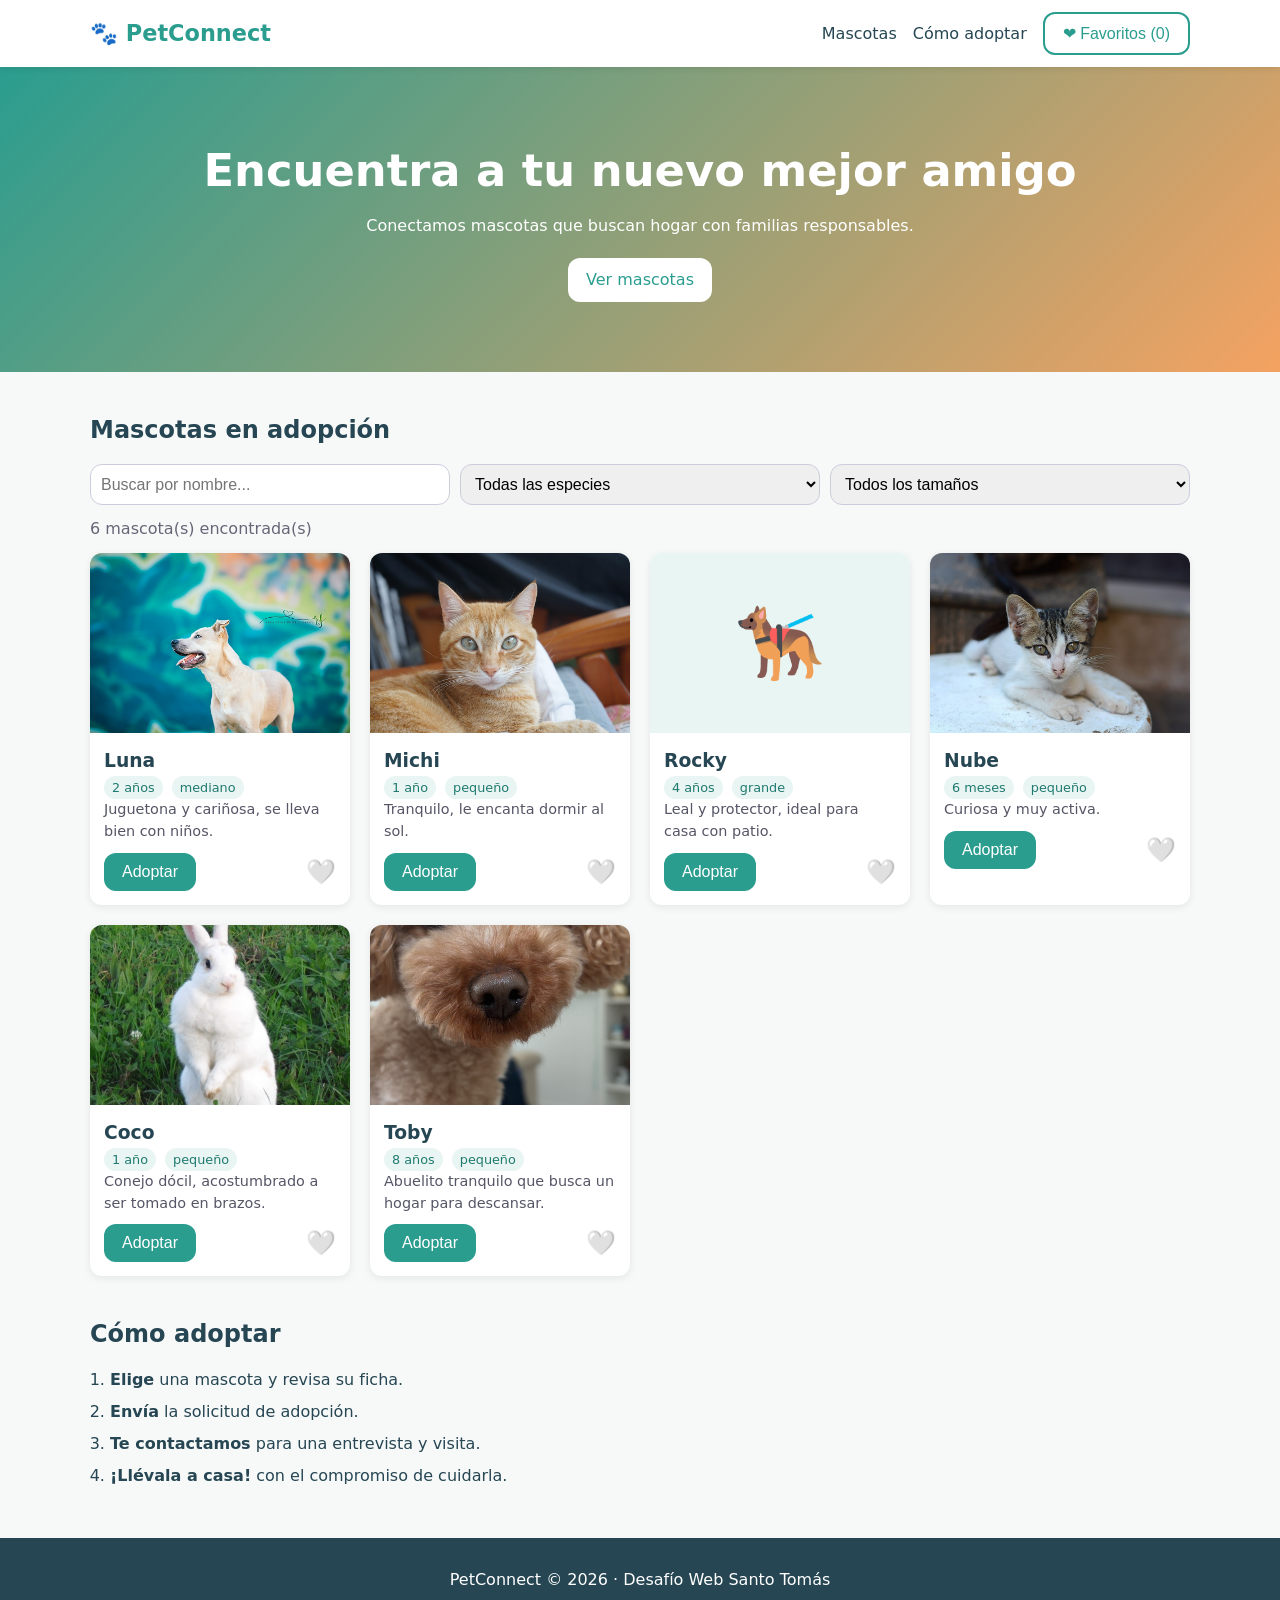
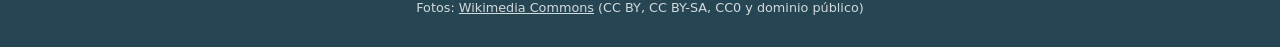
==== index.html @ ed62664c "Add files via upload" ====
<!DOCTYPE html>
<html lang="es">
<head>
  <meta charset="UTF-8">
  <meta name="viewport" content="width=device-width, initial-scale=1.0">
  <title>PetConnect | Adopción responsable</title>
  <link rel="stylesheet" href="styles.css">
</head>
<body>
  <header class="header">
    <div class="contenedor header__fila">
      <a href="#" class="logo">🐾 PetConnect</a>
      <nav class="nav">
        <a href="#mascotas">Mascotas</a>
        <a href="#como-adoptar">Cómo adoptar</a>
        <button id="btnFavoritos" class="btn btn--borde">❤ Favoritos (<span id="contadorFav">0</span>)</button>
      </nav>
    </div>
  </header>

  <section class="hero">
    <div class="contenedor">
      <h1>Encuentra a tu nuevo mejor amigo</h1>
      <p>Conectamos mascotas que buscan hogar con familias responsables.</p>
      <a href="#mascotas" class="btn">Ver mascotas</a>
    </div>
  </section>

  <main class="contenedor">
    <section id="mascotas">
      <h2>Mascotas en adopción</h2>

      <div class="filtros">
        <input type="search" id="buscar" placeholder="Buscar por nombre...">
        <select id="filtroEspecie">
          <option value="">Todas las especies</option>
          <option value="perro">Perros</option>
          <option value="gato">Gatos</option>
          <option value="otro">Otros</option>
        </select>
        <select id="filtroTamano">
          <option value="">Todos los tamaños</option>
          <option value="pequeño">Pequeño</option>
          <option value="mediano">Mediano</option>
          <option value="grande">Grande</option>
        </select>
      </div>

      <p id="resultado" class="resultado"></p>
      <div id="listado" class="grilla"></div>
    </section>

    <section id="como-adoptar" class="pasos">
      <h2>Cómo adoptar</h2>
      <ol>
        <li><strong>Elige</strong> una mascota y revisa su ficha.</li>
        <li><strong>Envía</strong> la solicitud de adopción.</li>
        <li><strong>Te contactamos</strong> para una entrevista y visita.</li>
        <li><strong>¡Llévala a casa!</strong> con el compromiso de cuidarla.</li>
      </ol>
    </section>
  </main>

  <dialog id="modal" class="modal">
    <button class="modal__cerrar" id="cerrarModal" aria-label="Cerrar">✕</button>
    <div id="modalContenido"></div>

    <form id="formAdopcion" class="form" novalidate>
      <h3>Solicitud de adopción</h3>
      <label>Nombre completo
        <input type="text" name="nombre" required>
      </label>
      <label>Correo
        <input type="email" name="correo" required>
      </label>
      <label>Teléfono
        <input type="tel" name="telefono" placeholder="+56 9 1234 5678" required>
      </label>
      <label>Tipo de vivienda
        <select name="vivienda" required>
          <option value="">Selecciona...</option>
          <option>Casa con patio</option>
          <option>Casa sin patio</option>
          <option>Departamento</option>
        </select>
      </label>
      <label class="check">
        <input type="checkbox" name="compromiso" required>
        Me comprometo a cuidarla, vacunarla y esterilizarla.
      </label>
      <p id="errores" class="errores"></p>
      <button type="submit" class="btn">Enviar solicitud</button>
    </form>
  </dialog>

  <footer class="footer">
    <p>PetConnect © 2026 · Desafío Web Santo Tomás</p>
    <p class="creditos">Fotos: <a href="https://commons.wikimedia.org" target="_blank" rel="noopener">Wikimedia Commons</a> (CC BY, CC BY-SA, CC0 y dominio público)</p>
  </footer>

  <script src="app.js"></script>
</body>
</html>
---- styles.css ----
:root {
  --primario: #2a9d8f;
  --primario-oscuro: #1f7a6f;
  --acento: #f4a261;
  --texto: #264653;
  --fondo: #f7f9f9;
  --blanco: #fff;
  --radio: 12px;
}

* { box-sizing: border-box; margin: 0; padding: 0; }

body {
  font-family: system-ui, Arial, sans-serif;
  color: var(--texto);
  background: var(--fondo);
  line-height: 1.5;
}

.contenedor { width: min(1100px, 100% - 32px); margin: 0 auto; }

h2 { margin: 40px 0 16px; }

.btn {
  display: inline-block;
  background: var(--primario);
  color: var(--blanco);
  border: none;
  padding: 10px 18px;
  border-radius: var(--radio);
  cursor: pointer;
  text-decoration: none;
  font-size: 1rem;
}
.btn:hover { background: var(--primario-oscuro); }
.btn--borde { background: transparent; color: var(--primario); border: 2px solid var(--primario); }
.btn--borde:hover { color: var(--blanco); }

/* Header */
.header { background: var(--blanco); box-shadow: 0 2px 6px rgba(0,0,0,.08); position: sticky; top: 0; z-index: 10; }
.header__fila { display: flex; justify-content: space-between; align-items: center; padding: 12px 0; flex-wrap: wrap; gap: 8px; }
.logo { font-size: 1.4rem; font-weight: bold; color: var(--primario); text-decoration: none; }
.nav { display: flex; align-items: center; gap: 16px; }
.nav a { color: var(--texto); text-decoration: none; }

/* Hero */
.hero {
  background: linear-gradient(135deg, var(--primario), var(--acento));
  color: var(--blanco);
  text-align: center;
  padding: 70px 0;
}
.hero h1 { font-size: clamp(1.8rem, 5vw, 2.8rem); }
.hero p { margin: 10px 0 20px; }
.hero .btn { background: var(--blanco); color: var(--primario); }

/* Filtros */
.filtros { display: flex; gap: 10px; flex-wrap: wrap; }
.filtros input, .filtros select {
  padding: 10px;
  border: 1px solid #ccd;
  border-radius: var(--radio);
  font-size: 1rem;
  flex: 1 1 180px;
}
.resultado { margin: 12px 0; color: #667; }

/* Tarjetas */
.grilla { display: grid; grid-template-columns: repeat(auto-fill, minmax(230px, 1fr)); gap: 20px; }
.tarjeta {
  background: var(--blanco);
  border-radius: var(--radio);
  overflow: hidden;
  box-shadow: 0 2px 8px rgba(0,0,0,.08);
  transition: transform .2s;
  position: relative;
}
.tarjeta:hover { transform: translateY(-4px); }
.tarjeta__foto { font-size: 4.5rem; text-align: center; padding: 20px 0; }
.tarjeta__info { padding: 14px; }
.tarjeta__info p { font-size: .9rem; color: #556; }
.tarjeta__acciones { display: flex; justify-content: space-between; align-items: center; margin-top: 10px; }
.fav { background: none; border: none; font-size: 1.5rem; cursor: pointer; }
.etiqueta { display: inline-block; background: #e9f5f3; color: var(--primario-oscuro); padding: 2px 8px; border-radius: 20px; font-size: .8rem; margin-right: 4px; }

/* Pasos */
.pasos ol { padding-left: 20px; display: grid; gap: 8px; }

/* Modal */
.modal {
  border: none;
  border-radius: var(--radio);
  padding: 24px;
  width: min(480px, 100% - 32px);
  margin: auto;
}
.modal::backdrop { background: rgba(0,0,0,.5); }
.modal__cerrar { position: absolute; top: 10px; right: 12px; background: none; border: none; font-size: 1.2rem; cursor: pointer; }
.modal__foto { font-size: 4rem; text-align: center; }

.form { display: grid; gap: 10px; margin-top: 16px; border-top: 1px solid #eee; padding-top: 16px; }
.form label { display: grid; gap: 4px; font-size: .9rem; }
.form input, .form select { padding: 8px; border: 1px solid #ccd; border-radius: 8px; font-size: 1rem; }
.form .check { display: flex; gap: 8px; align-items: flex-start; }
.form .invalido { border-color: #e63946; }
.errores { color: #e63946; font-size: .9rem; }
.exito { color: var(--primario-oscuro); font-weight: bold; text-align: center; }

.footer { text-align: center; padding: 30px 0; margin-top: 50px; background: var(--texto); color: var(--blanco); }

.tarjeta__foto, .modal__foto { position: relative; height: 180px; display: grid; place-items: center; padding: 0; background: #e9f5f3; overflow: hidden; }
.modal__foto { border-radius: var(--radio); margin-bottom: 12px; }
.tarjeta__foto img, .modal__foto img { position: absolute; inset: 0; width: 100%; height: 100%; object-fit: cover; }
.creditos { font-size: .8rem; opacity: .8; margin-top: 6px; }
.creditos a { color: inherit; }
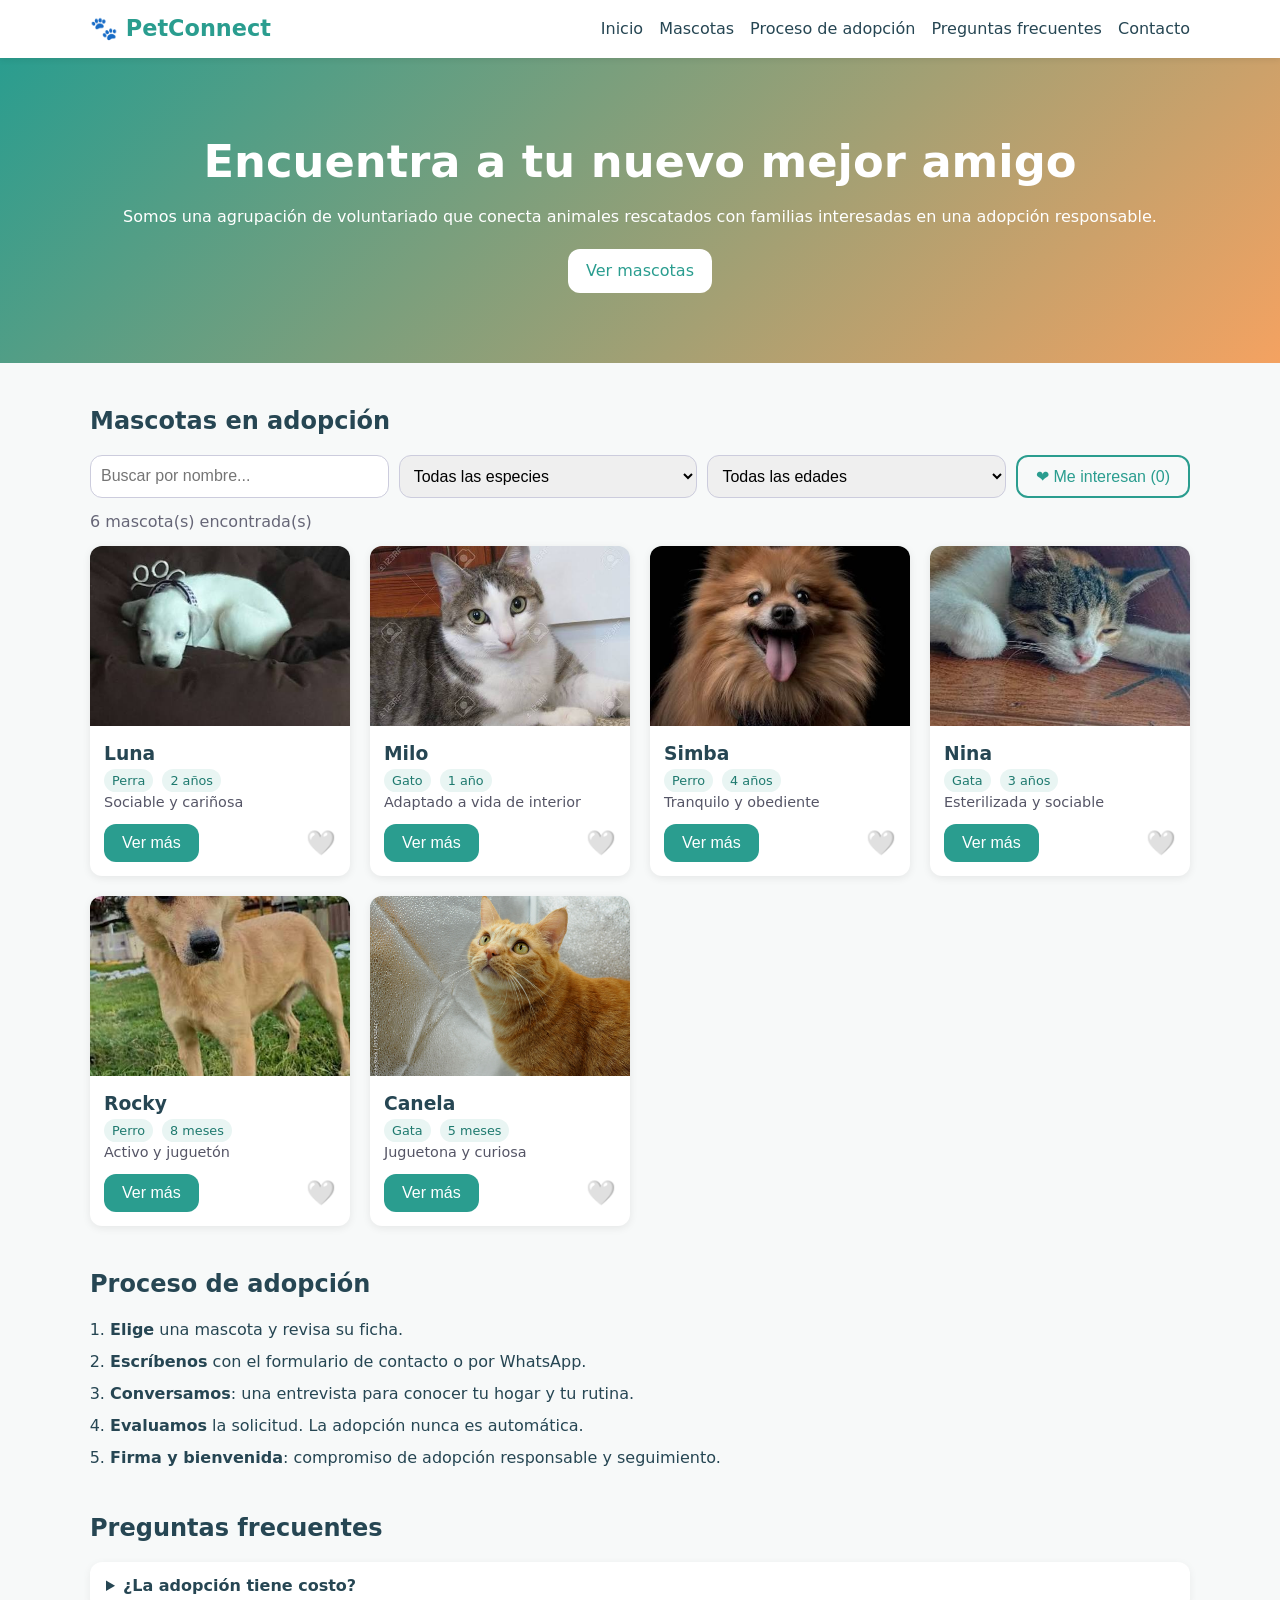
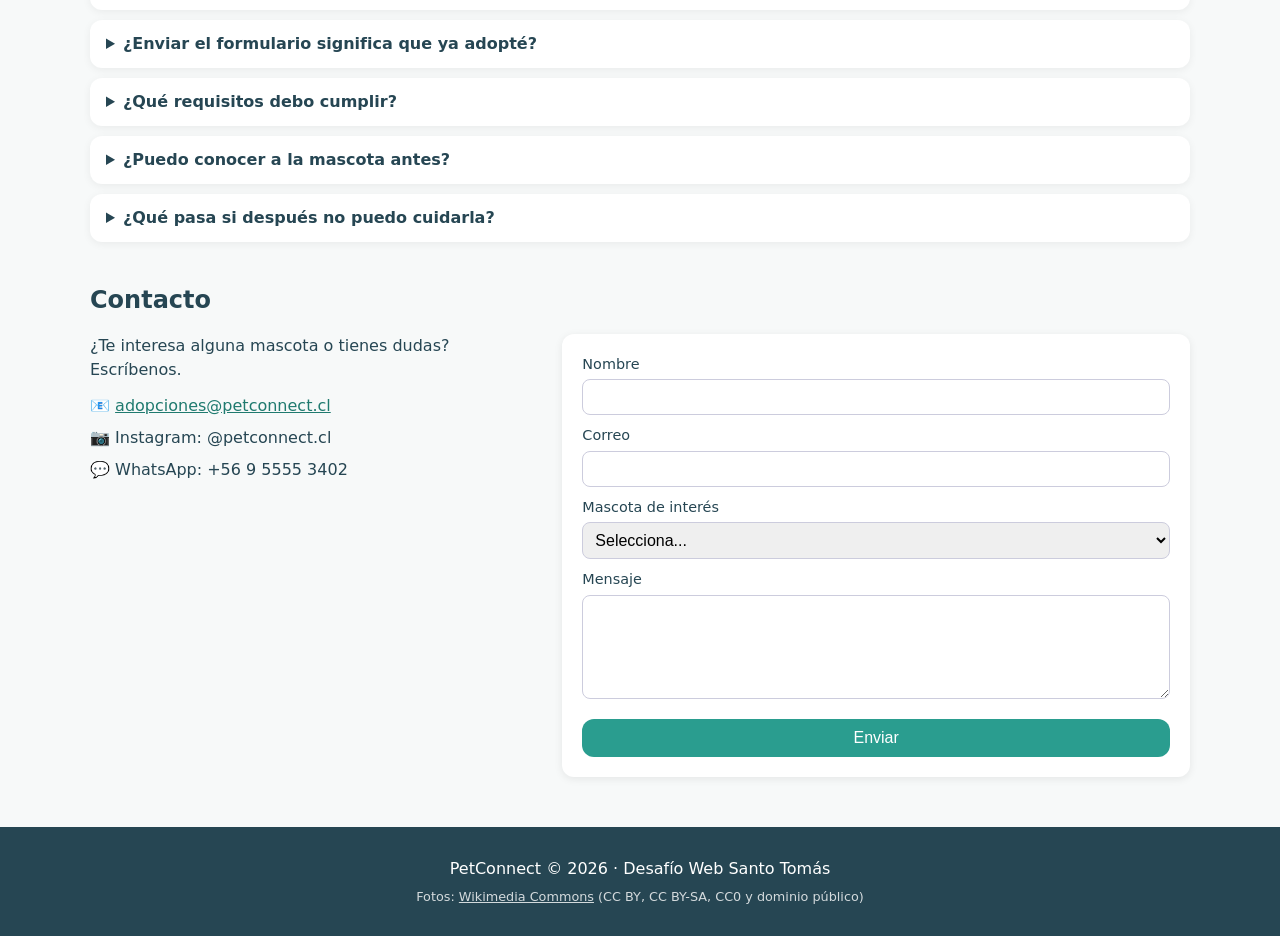
==== commit 09c9ed04: "27/10/2026 - 11:56" ====
--- a/index.html
+++ b/index.html
@@ -9,19 +9,22 @@
 <body>
   <header class="header">
     <div class="contenedor header__fila">
-      <a href="#" class="logo">🐾 PetConnect</a>
-      <nav class="nav">
+      <a href="#inicio" class="logo">🐾 PetConnect</a>
+      <button id="btnMenu" class="menu" aria-label="Abrir menú" aria-expanded="false">☰</button>
+      <nav class="nav" id="nav">
+        <a href="#inicio">Inicio</a>
         <a href="#mascotas">Mascotas</a>
-        <a href="#como-adoptar">Cómo adoptar</a>
-        <button id="btnFavoritos" class="btn btn--borde">❤ Favoritos (<span id="contadorFav">0</span>)</button>
+        <a href="#como-adoptar">Proceso de adopción</a>
+        <a href="#preguntas">Preguntas frecuentes</a>
+        <a href="#contacto">Contacto</a>
       </nav>
     </div>
   </header>
 
-  <section class="hero">
+  <section id="inicio" class="hero">
     <div class="contenedor">
       <h1>Encuentra a tu nuevo mejor amigo</h1>
-      <p>Conectamos mascotas que buscan hogar con familias responsables.</p>
+      <p>Somos una agrupación de voluntariado que conecta animales rescatados con familias interesadas en una adopción responsable.</p>
       <a href="#mascotas" class="btn">Ver mascotas</a>
     </div>
   </section>
@@ -31,19 +34,19 @@
       <h2>Mascotas en adopción</h2>
 
       <div class="filtros">
-        <input type="search" id="buscar" placeholder="Buscar por nombre...">
-        <select id="filtroEspecie">
+        <input type="search" id="buscar" placeholder="Buscar por nombre..." aria-label="Buscar por nombre">
+        <select id="filtroEspecie" aria-label="Filtrar por especie">
           <option value="">Todas las especies</option>
           <option value="perro">Perros</option>
           <option value="gato">Gatos</option>
-          <option value="otro">Otros</option>
         </select>
-        <select id="filtroTamano">
-          <option value="">Todos los tamaños</option>
-          <option value="pequeño">Pequeño</option>
-          <option value="mediano">Mediano</option>
-          <option value="grande">Grande</option>
+        <select id="filtroEdad" aria-label="Filtrar por edad">
+          <option value="">Todas las edades</option>
+          <option value="cachorro">Cachorros (menos de 1 año)</option>
+          <option value="joven">Jóvenes (1 a 3 años)</option>
+          <option value="adulto">Adultos (4 años o más)</option>
         </select>
+        <button id="btnFavoritos" class="btn btn--borde">❤ Me interesan (<span id="contadorFav">0</span>)</button>
       </div>
 
       <p id="resultado" class="resultado"></p>
@@ -51,46 +54,78 @@
     </section>
 
     <section id="como-adoptar" class="pasos">
-      <h2>Cómo adoptar</h2>
+      <h2>Proceso de adopción</h2>
       <ol>
         <li><strong>Elige</strong> una mascota y revisa su ficha.</li>
-        <li><strong>Envía</strong> la solicitud de adopción.</li>
-        <li><strong>Te contactamos</strong> para una entrevista y visita.</li>
-        <li><strong>¡Llévala a casa!</strong> con el compromiso de cuidarla.</li>
+        <li><strong>Escríbenos</strong> con el formulario de contacto o por WhatsApp.</li>
+        <li><strong>Conversamos</strong>: una entrevista para conocer tu hogar y tu rutina.</li>
+        <li><strong>Evaluamos</strong> la solicitud. La adopción nunca es automática.</li>
+        <li><strong>Firma y bienvenida</strong>: compromiso de adopción responsable y seguimiento.</li>
       </ol>
+    </section>
+
+    <section id="preguntas" class="faq">
+      <h2>Preguntas frecuentes</h2>
+      <details>
+        <summary>¿La adopción tiene costo?</summary>
+        <p>No. Solo pedimos el compromiso de cuidar a la mascota, mantener sus vacunas al día y esterilizarla cuando corresponda.</p>
+      </details>
+      <details>
+        <summary>¿Enviar el formulario significa que ya adopté?</summary>
+        <p>No. El formulario solo nos avisa de tu interés. Después te contactamos para una entrevista y evaluar la adopción.</p>
+      </details>
+      <details>
+        <summary>¿Qué requisitos debo cumplir?</summary>
+        <p>Ser mayor de edad, contar con un espacio adecuado para la mascota y tener el acuerdo de todas las personas del hogar.</p>
+      </details>
+      <details>
+        <summary>¿Puedo conocer a la mascota antes?</summary>
+        <p>Sí. Coordinamos una visita con el voluntario que la tiene a su cuidado.</p>
+      </details>
+      <details>
+        <summary>¿Qué pasa si después no puedo cuidarla?</summary>
+        <p>Debes avisarnos. Nunca la abandones: te ayudamos a buscarle un nuevo hogar.</p>
+      </details>
+    </section>
+
+    <section id="contacto" class="contacto">
+      <h2>Contacto</h2>
+      <div class="contacto__grilla">
+        <div>
+          <p>¿Te interesa alguna mascota o tienes dudas? Escríbenos.</p>
+          <ul class="datos">
+            <li>📧 <a href="mailto:adopciones@petconnect.cl">adopciones@petconnect.cl</a></li>
+            <li>📷 Instagram: @petconnect.cl</li>
+            <li>💬 WhatsApp: +56 9 5555 3402</li>
+          </ul>
+        </div>
+
+        <form id="formContacto" class="form" novalidate>
+          <label>Nombre
+            <input type="text" name="nombre">
+          </label>
+          <label>Correo
+            <input type="email" name="correo">
+          </label>
+          <label>Mascota de interés
+            <select name="mascota" id="selectMascota">
+              <option value="">Selecciona...</option>
+            </select>
+          </label>
+          <label>Mensaje
+            <textarea name="mensaje" rows="4"></textarea>
+          </label>
+          <p id="errores" class="errores"></p>
+          <button type="submit" class="btn">Enviar</button>
+          <p id="exito" class="exito" hidden></p>
+        </form>
+      </div>
     </section>
   </main>
 
   <dialog id="modal" class="modal">
     <button class="modal__cerrar" id="cerrarModal" aria-label="Cerrar">✕</button>
     <div id="modalContenido"></div>
-
-    <form id="formAdopcion" class="form" novalidate>
-      <h3>Solicitud de adopción</h3>
-      <label>Nombre completo
-        <input type="text" name="nombre" required>
-      </label>
-      <label>Correo
-        <input type="email" name="correo" required>
-      </label>
-      <label>Teléfono
-        <input type="tel" name="telefono" placeholder="+56 9 1234 5678" required>
-      </label>
-      <label>Tipo de vivienda
-        <select name="vivienda" required>
-          <option value="">Selecciona...</option>
-          <option>Casa con patio</option>
-          <option>Casa sin patio</option>
-          <option>Departamento</option>
-        </select>
-      </label>
-      <label class="check">
-        <input type="checkbox" name="compromiso" required>
-        Me comprometo a cuidarla, vacunarla y esterilizarla.
-      </label>
-      <p id="errores" class="errores"></p>
-      <button type="submit" class="btn">Enviar solicitud</button>
-    </form>
   </dialog>
 
   <footer class="footer">
@@ -98,6 +133,7 @@
     <p class="creditos">Fotos: <a href="https://commons.wikimedia.org" target="_blank" rel="noopener">Wikimedia Commons</a> (CC BY, CC BY-SA, CC0 y dominio público)</p>
   </footer>
 
+  <script src="mascotas.js"></script>
   <script src="app.js"></script>
 </body>
 </html>
--- a/styles.css
+++ b/styles.css
@@ -113,3 +113,29 @@
 .tarjeta__foto img, .modal__foto img { position: absolute; inset: 0; width: 100%; height: 100%; object-fit: cover; }
 .creditos { font-size: .8rem; opacity: .8; margin-top: 6px; }
 .creditos a { color: inherit; }
+
+html { scroll-behavior: smooth; scroll-padding-top: 70px; }
+.filtros .btn { flex: 0 0 auto; }
+
+/* Menú móvil */
+.menu { display: none; background: none; border: none; font-size: 1.6rem; cursor: pointer; color: var(--texto); }
+@media (max-width: 760px) {
+  .menu { display: block; }
+  .nav { display: none; width: 100%; flex-direction: column; align-items: flex-start; gap: 10px; padding-bottom: 8px; }
+  .nav--abierto { display: flex; }
+}
+
+/* Preguntas frecuentes */
+.faq details { background: var(--blanco); border-radius: var(--radio); padding: 12px 16px; margin-bottom: 10px; box-shadow: 0 2px 8px rgba(0,0,0,.06); }
+.faq summary { cursor: pointer; font-weight: bold; }
+.faq details p { margin-top: 8px; }
+
+/* Contacto */
+.contacto__grilla { display: grid; grid-template-columns: 1fr 1.4fr; gap: 24px; }
+.contacto__grilla .form { margin: 0; border: none; padding: 20px; background: var(--blanco); border-radius: var(--radio); box-shadow: 0 2px 8px rgba(0,0,0,.08); }
+.datos { list-style: none; display: grid; gap: 8px; margin-top: 12px; }
+.datos a { color: var(--primario-oscuro); }
+.form textarea { padding: 8px; border: 1px solid #ccd; border-radius: 8px; font: inherit; resize: vertical; }
+@media (max-width: 760px) {
+  .contacto__grilla { grid-template-columns: 1fr; }
+}
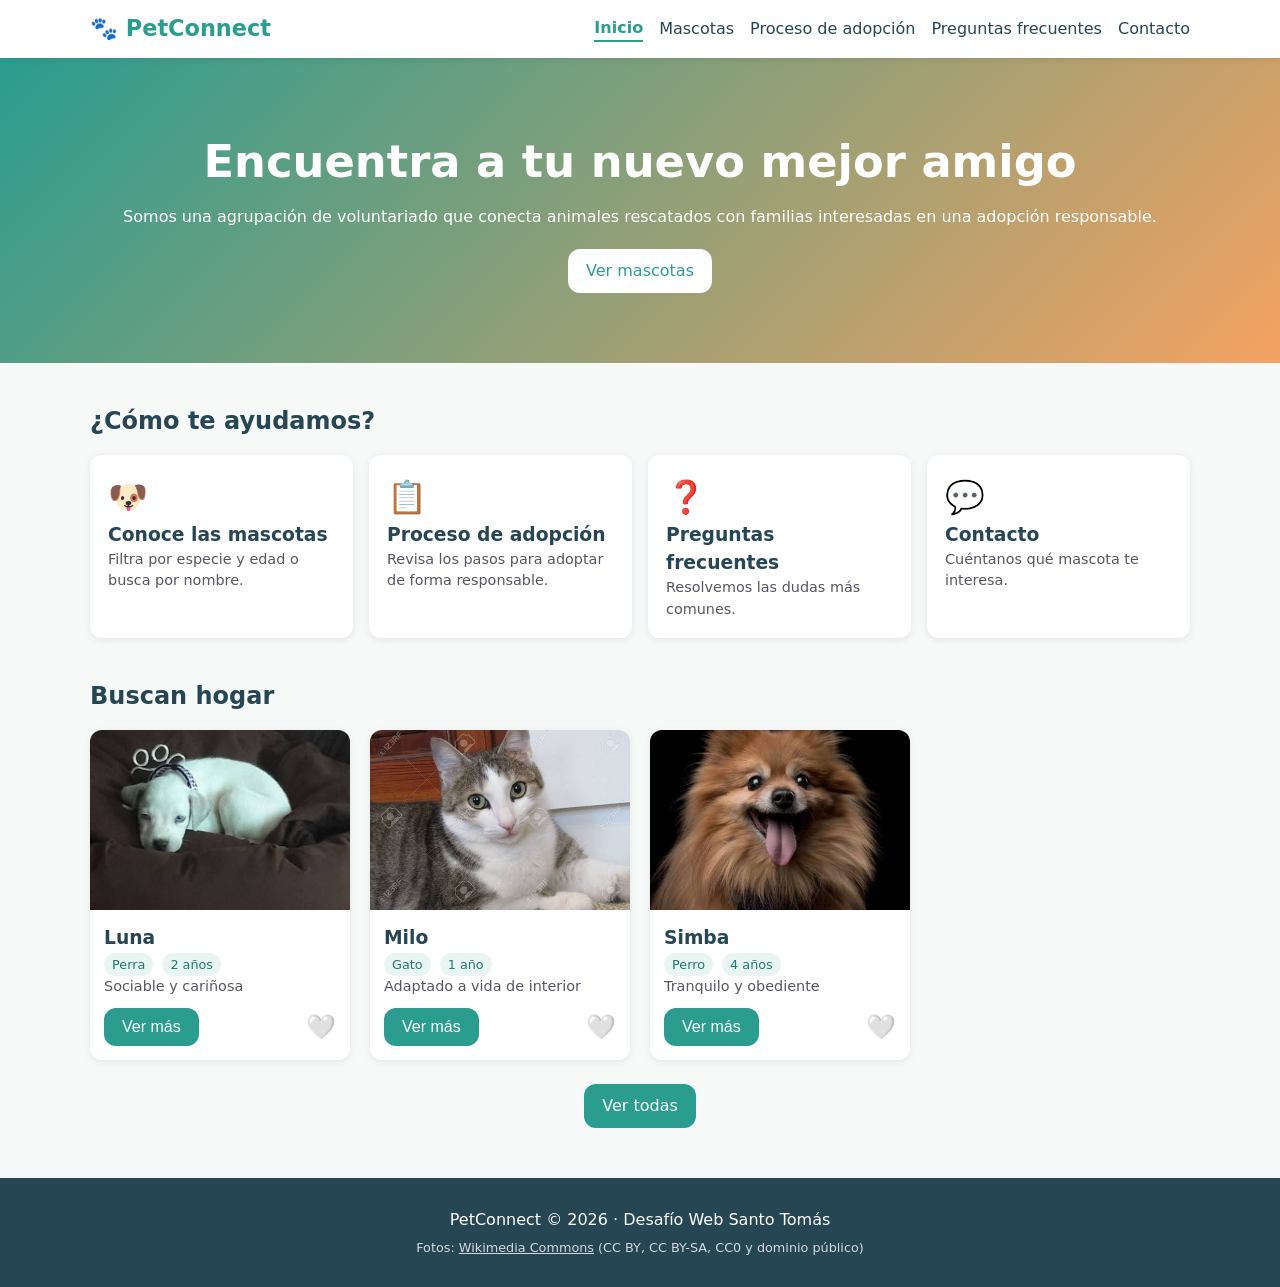
==== commit 7ba0d7ee: "27/10/2026 -12:01" ====
--- a/index.html
+++ b/index.html
@@ -3,130 +3,65 @@
 <head>
   <meta charset="UTF-8">
   <meta name="viewport" content="width=device-width, initial-scale=1.0">
-  <title>PetConnect | Adopción responsable</title>
+  <title>Inicio | PetConnect</title>
   <link rel="stylesheet" href="styles.css">
 </head>
 <body>
   <header class="header">
     <div class="contenedor header__fila">
-      <a href="#inicio" class="logo">🐾 PetConnect</a>
+      <a href="index.html" class="logo">🐾 PetConnect</a>
       <button id="btnMenu" class="menu" aria-label="Abrir menú" aria-expanded="false">☰</button>
       <nav class="nav" id="nav">
-        <a href="#inicio">Inicio</a>
-        <a href="#mascotas">Mascotas</a>
-        <a href="#como-adoptar">Proceso de adopción</a>
-        <a href="#preguntas">Preguntas frecuentes</a>
-        <a href="#contacto">Contacto</a>
+        <a href="index.html" class="activo" aria-current="page">Inicio</a>
+        <a href="mascotas.html">Mascotas</a>
+        <a href="proceso.html">Proceso de adopción</a>
+        <a href="preguntas.html">Preguntas frecuentes</a>
+        <a href="contacto.html">Contacto</a>
       </nav>
     </div>
   </header>
 
-  <section id="inicio" class="hero">
+  <section class="hero">
     <div class="contenedor">
       <h1>Encuentra a tu nuevo mejor amigo</h1>
       <p>Somos una agrupación de voluntariado que conecta animales rescatados con familias interesadas en una adopción responsable.</p>
-      <a href="#mascotas" class="btn">Ver mascotas</a>
+      <a href="mascotas.html" class="btn">Ver mascotas</a>
     </div>
   </section>
 
   <main class="contenedor">
-    <section id="mascotas">
-      <h2>Mascotas en adopción</h2>
-
-      <div class="filtros">
-        <input type="search" id="buscar" placeholder="Buscar por nombre..." aria-label="Buscar por nombre">
-        <select id="filtroEspecie" aria-label="Filtrar por especie">
-          <option value="">Todas las especies</option>
-          <option value="perro">Perros</option>
-          <option value="gato">Gatos</option>
-        </select>
-        <select id="filtroEdad" aria-label="Filtrar por edad">
-          <option value="">Todas las edades</option>
-          <option value="cachorro">Cachorros (menos de 1 año)</option>
-          <option value="joven">Jóvenes (1 a 3 años)</option>
-          <option value="adulto">Adultos (4 años o más)</option>
-        </select>
-        <button id="btnFavoritos" class="btn btn--borde">❤ Me interesan (<span id="contadorFav">0</span>)</button>
+    <section>
+      <h2>¿Cómo te ayudamos?</h2>
+      <div class="accesos">
+        <a href="mascotas.html" class="acceso">
+          <span class="acceso__icono">🐶</span>
+          <h3>Conoce las mascotas</h3>
+          <p>Filtra por especie y edad o busca por nombre.</p>
+        </a>
+        <a href="proceso.html" class="acceso">
+          <span class="acceso__icono">📋</span>
+          <h3>Proceso de adopción</h3>
+          <p>Revisa los pasos para adoptar de forma responsable.</p>
+        </a>
+        <a href="preguntas.html" class="acceso">
+          <span class="acceso__icono">❓</span>
+          <h3>Preguntas frecuentes</h3>
+          <p>Resolvemos las dudas más comunes.</p>
+        </a>
+        <a href="contacto.html" class="acceso">
+          <span class="acceso__icono">💬</span>
+          <h3>Contacto</h3>
+          <p>Cuéntanos qué mascota te interesa.</p>
+        </a>
       </div>
-
-      <p id="resultado" class="resultado"></p>
-      <div id="listado" class="grilla"></div>
     </section>
 
-    <section id="como-adoptar" class="pasos">
-      <h2>Proceso de adopción</h2>
-      <ol>
-        <li><strong>Elige</strong> una mascota y revisa su ficha.</li>
-        <li><strong>Escríbenos</strong> con el formulario de contacto o por WhatsApp.</li>
-        <li><strong>Conversamos</strong>: una entrevista para conocer tu hogar y tu rutina.</li>
-        <li><strong>Evaluamos</strong> la solicitud. La adopción nunca es automática.</li>
-        <li><strong>Firma y bienvenida</strong>: compromiso de adopción responsable y seguimiento.</li>
-      </ol>
-    </section>
-
-    <section id="preguntas" class="faq">
-      <h2>Preguntas frecuentes</h2>
-      <details>
-        <summary>¿La adopción tiene costo?</summary>
-        <p>No. Solo pedimos el compromiso de cuidar a la mascota, mantener sus vacunas al día y esterilizarla cuando corresponda.</p>
-      </details>
-      <details>
-        <summary>¿Enviar el formulario significa que ya adopté?</summary>
-        <p>No. El formulario solo nos avisa de tu interés. Después te contactamos para una entrevista y evaluar la adopción.</p>
-      </details>
-      <details>
-        <summary>¿Qué requisitos debo cumplir?</summary>
-        <p>Ser mayor de edad, contar con un espacio adecuado para la mascota y tener el acuerdo de todas las personas del hogar.</p>
-      </details>
-      <details>
-        <summary>¿Puedo conocer a la mascota antes?</summary>
-        <p>Sí. Coordinamos una visita con el voluntario que la tiene a su cuidado.</p>
-      </details>
-      <details>
-        <summary>¿Qué pasa si después no puedo cuidarla?</summary>
-        <p>Debes avisarnos. Nunca la abandones: te ayudamos a buscarle un nuevo hogar.</p>
-      </details>
-    </section>
-
-    <section id="contacto" class="contacto">
-      <h2>Contacto</h2>
-      <div class="contacto__grilla">
-        <div>
-          <p>¿Te interesa alguna mascota o tienes dudas? Escríbenos.</p>
-          <ul class="datos">
-            <li>📧 <a href="mailto:adopciones@petconnect.cl">adopciones@petconnect.cl</a></li>
-            <li>📷 Instagram: @petconnect.cl</li>
-            <li>💬 WhatsApp: +56 9 5555 3402</li>
-          </ul>
-        </div>
-
-        <form id="formContacto" class="form" novalidate>
-          <label>Nombre
-            <input type="text" name="nombre">
-          </label>
-          <label>Correo
-            <input type="email" name="correo">
-          </label>
-          <label>Mascota de interés
-            <select name="mascota" id="selectMascota">
-              <option value="">Selecciona...</option>
-            </select>
-          </label>
-          <label>Mensaje
-            <textarea name="mensaje" rows="4"></textarea>
-          </label>
-          <p id="errores" class="errores"></p>
-          <button type="submit" class="btn">Enviar</button>
-          <p id="exito" class="exito" hidden></p>
-        </form>
-      </div>
+    <section>
+      <h2>Buscan hogar</h2>
+      <div id="destacadas" class="grilla"></div>
+      <p class="centrado"><a href="mascotas.html" class="btn">Ver todas</a></p>
     </section>
   </main>
-
-  <dialog id="modal" class="modal">
-    <button class="modal__cerrar" id="cerrarModal" aria-label="Cerrar">✕</button>
-    <div id="modalContenido"></div>
-  </dialog>
 
   <footer class="footer">
     <p>PetConnect © 2026 · Desafío Web Santo Tomás</p>
--- a/styles.css
+++ b/styles.css
@@ -139,3 +139,33 @@
 @media (max-width: 760px) {
   .contacto__grilla { grid-template-columns: 1fr; }
 }
+
+/* Ficha de la mascota */
+.modal { padding: 0; overflow-y: auto; }
+.modal .modal__foto { height: 260px; border-radius: 0; margin: 0; }
+.modal__cerrar { z-index: 1; width: 36px; height: 36px; border-radius: 50%; background: rgba(255,255,255,.9); box-shadow: 0 2px 6px rgba(0,0,0,.2); }
+.ficha { padding: 20px 24px 24px; display: grid; gap: 14px; }
+.ficha h2 { margin: 0; font-size: 1.8rem; color: var(--primario-oscuro); }
+.ficha__datos { list-style: none; display: grid; grid-template-columns: 1fr 1fr; gap: 10px; }
+.ficha__datos li, .ficha__texto { background: #e9f5f3; border-radius: 10px; padding: 10px 12px; font-weight: bold; }
+.ficha__datos span, .ficha__texto span { display: block; font-size: .75rem; font-weight: normal; color: #667; text-transform: uppercase; letter-spacing: .03em; }
+.ficha__nota { font-size: .85rem; color: #667; border-left: 3px solid var(--acento); padding-left: 10px; }
+.ficha__acciones { display: flex; gap: 10px; flex-wrap: wrap; }
+.ficha__acciones .btn { flex: 1 1 160px; }
+@media (max-width: 480px) {
+  .modal .modal__foto { height: 200px; }
+}
+
+/* Varias páginas */
+.nav a.activo { color: var(--primario); font-weight: bold; border-bottom: 2px solid var(--primario); }
+.titulo { margin: 32px 0 16px; font-size: clamp(1.6rem, 4vw, 2.2rem); }
+main { min-height: 60vh; }
+.centrado { text-align: center; margin-top: 24px; }
+.pasos li { background: var(--blanco); border-radius: var(--radio); padding: 12px 16px; box-shadow: 0 2px 8px rgba(0,0,0,.06); }
+
+/* Accesos del inicio */
+.accesos { display: grid; grid-template-columns: repeat(auto-fit, minmax(200px, 1fr)); gap: 16px; }
+.acceso { background: var(--blanco); border-radius: var(--radio); padding: 18px; box-shadow: 0 2px 8px rgba(0,0,0,.08); color: var(--texto); text-decoration: none; transition: transform .2s; }
+.acceso:hover { transform: translateY(-4px); }
+.acceso__icono { font-size: 2rem; }
+.acceso p { font-size: .9rem; color: #556; }
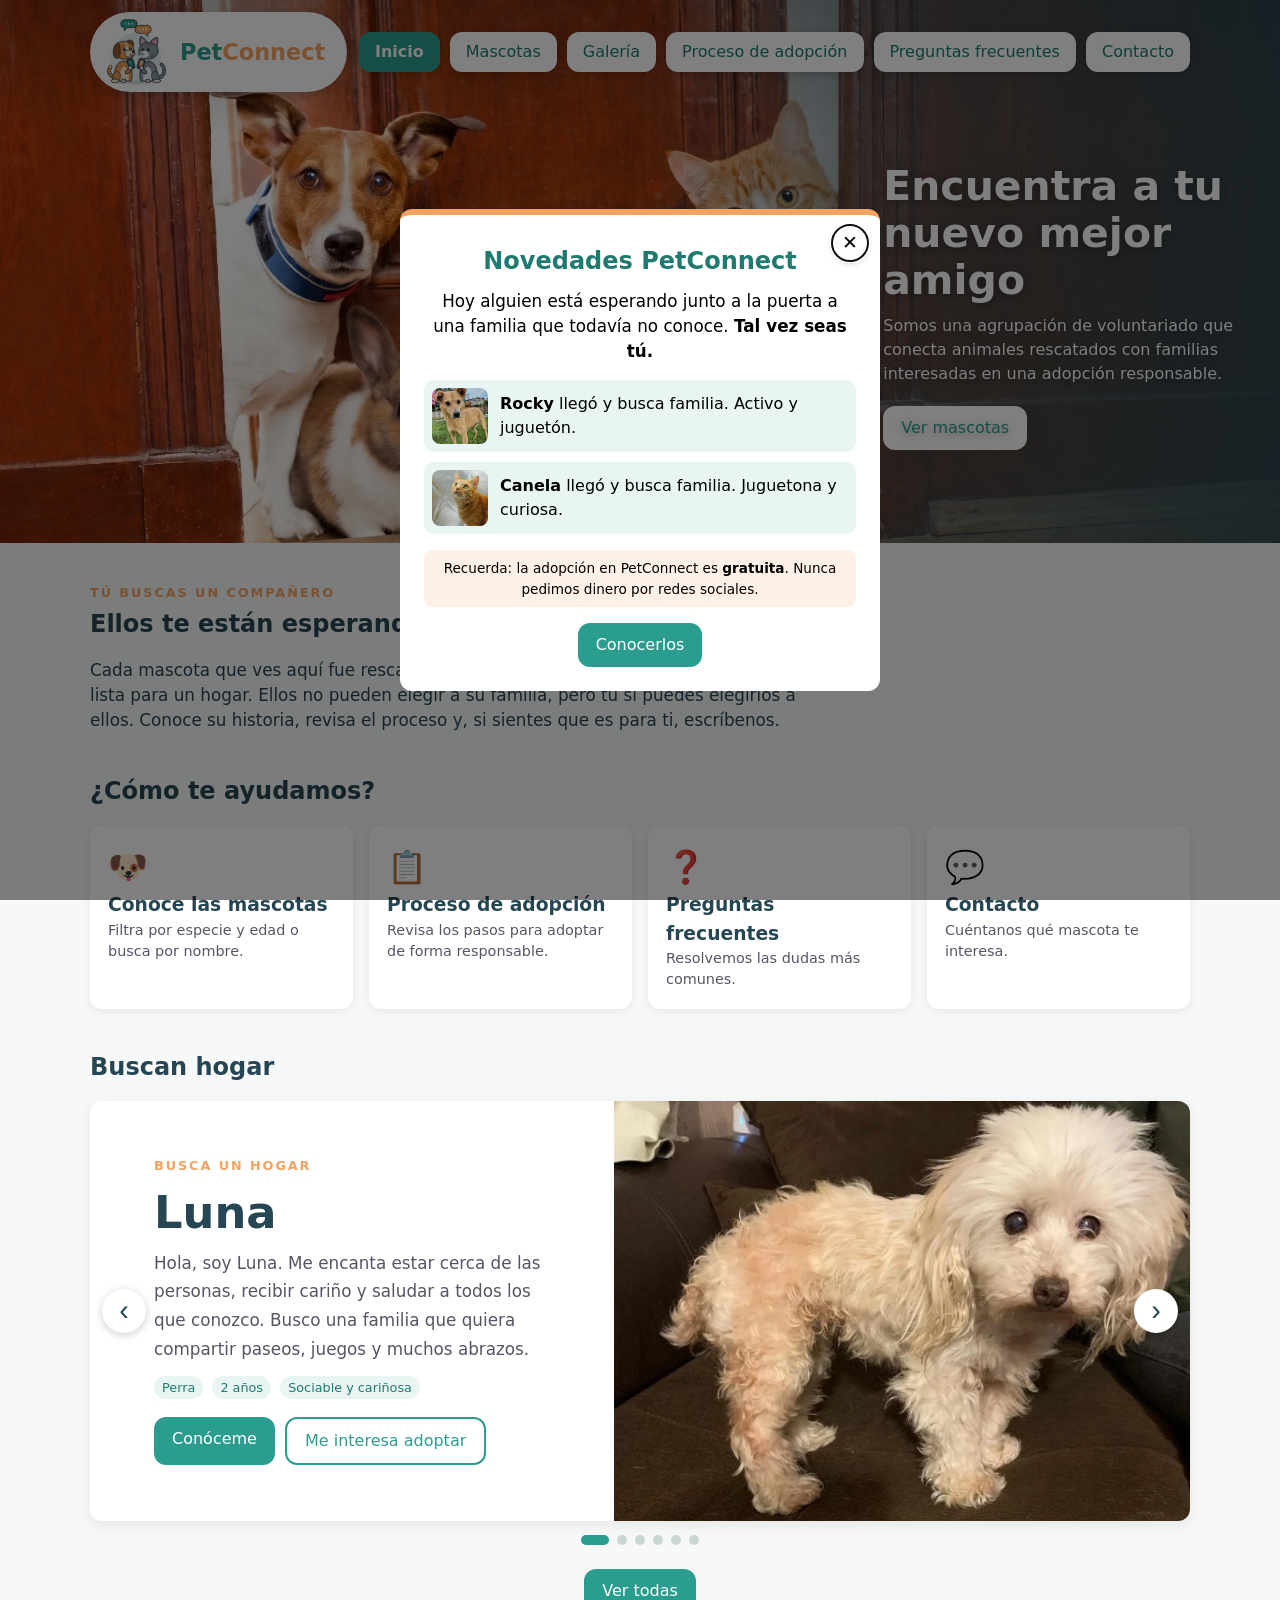
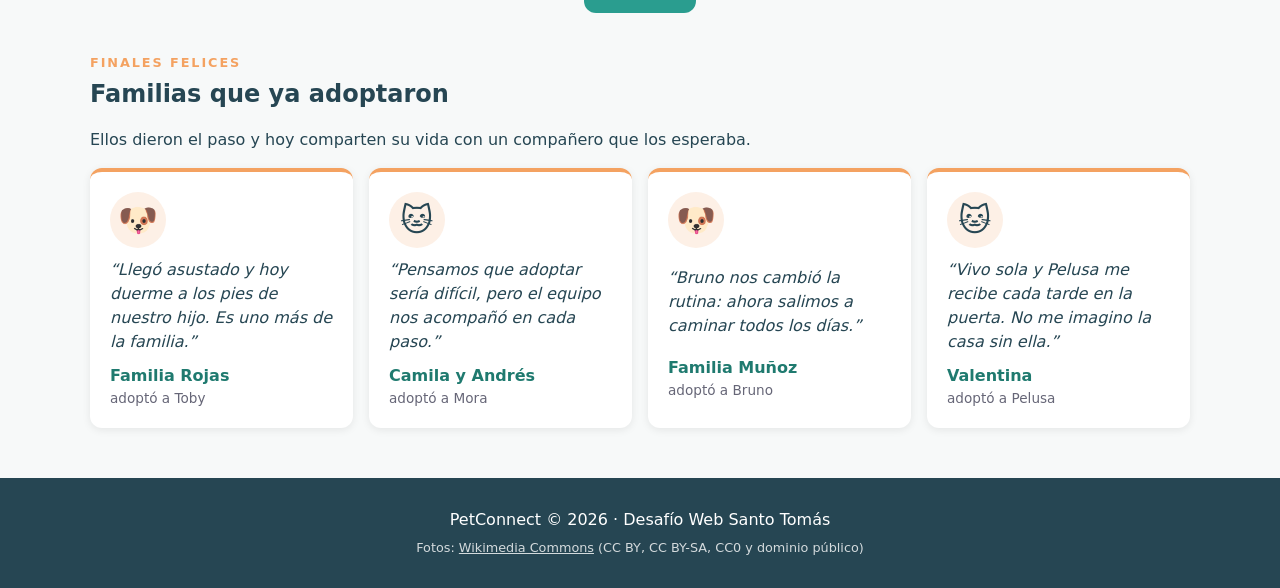
==== commit 4808b2d5: "13:19" ====
--- a/index.html
+++ b/index.html
@@ -3,72 +3,15 @@
 <head>
   <meta charset="UTF-8">
   <meta name="viewport" content="width=device-width, initial-scale=1.0">
-  <title>Inicio | PetConnect</title>
-  <link rel="stylesheet" href="styles.css">
+  <title>PetConnect | Adopción responsable</title>
+  <link rel="icon" href="public/img/logo.ico" sizes="any">
+  <!-- El sitio está en public/html: esta página solo lleva hacia allá -->
+  <meta http-equiv="refresh" content="0; url=public/html/index.html">
+  <script>location.replace("public/html/index.html");</script>
 </head>
-<body>
-  <header class="header">
-    <div class="contenedor header__fila">
-      <a href="index.html" class="logo">🐾 PetConnect</a>
-      <button id="btnMenu" class="menu" aria-label="Abrir menú" aria-expanded="false">☰</button>
-      <nav class="nav" id="nav">
-        <a href="index.html" class="activo" aria-current="page">Inicio</a>
-        <a href="mascotas.html">Mascotas</a>
-        <a href="proceso.html">Proceso de adopción</a>
-        <a href="preguntas.html">Preguntas frecuentes</a>
-        <a href="contacto.html">Contacto</a>
-      </nav>
-    </div>
-  </header>
-
-  <section class="hero">
-    <div class="contenedor">
-      <h1>Encuentra a tu nuevo mejor amigo</h1>
-      <p>Somos una agrupación de voluntariado que conecta animales rescatados con familias interesadas en una adopción responsable.</p>
-      <a href="mascotas.html" class="btn">Ver mascotas</a>
-    </div>
-  </section>
-
-  <main class="contenedor">
-    <section>
-      <h2>¿Cómo te ayudamos?</h2>
-      <div class="accesos">
-        <a href="mascotas.html" class="acceso">
-          <span class="acceso__icono">🐶</span>
-          <h3>Conoce las mascotas</h3>
-          <p>Filtra por especie y edad o busca por nombre.</p>
-        </a>
-        <a href="proceso.html" class="acceso">
-          <span class="acceso__icono">📋</span>
-          <h3>Proceso de adopción</h3>
-          <p>Revisa los pasos para adoptar de forma responsable.</p>
-        </a>
-        <a href="preguntas.html" class="acceso">
-          <span class="acceso__icono">❓</span>
-          <h3>Preguntas frecuentes</h3>
-          <p>Resolvemos las dudas más comunes.</p>
-        </a>
-        <a href="contacto.html" class="acceso">
-          <span class="acceso__icono">💬</span>
-          <h3>Contacto</h3>
-          <p>Cuéntanos qué mascota te interesa.</p>
-        </a>
-      </div>
-    </section>
-
-    <section>
-      <h2>Buscan hogar</h2>
-      <div id="destacadas" class="grilla"></div>
-      <p class="centrado"><a href="mascotas.html" class="btn">Ver todas</a></p>
-    </section>
-  </main>
-
-  <footer class="footer">
-    <p>PetConnect © 2026 · Desafío Web Santo Tomás</p>
-    <p class="creditos">Fotos: <a href="https://commons.wikimedia.org" target="_blank" rel="noopener">Wikimedia Commons</a> (CC BY, CC BY-SA, CC0 y dominio público)</p>
-  </footer>
-
-  <script src="mascotas.js"></script>
-  <script src="app.js"></script>
+<body style="font-family: system-ui, sans-serif; text-align: center; padding: 40px 16px;">
+  <img src="public/img/logo.svg" alt="" width="120">
+  <p>Cargando PetConnect…</p>
+  <p><a href="public/html/index.html">Entrar al sitio</a></p>
 </body>
 </html>
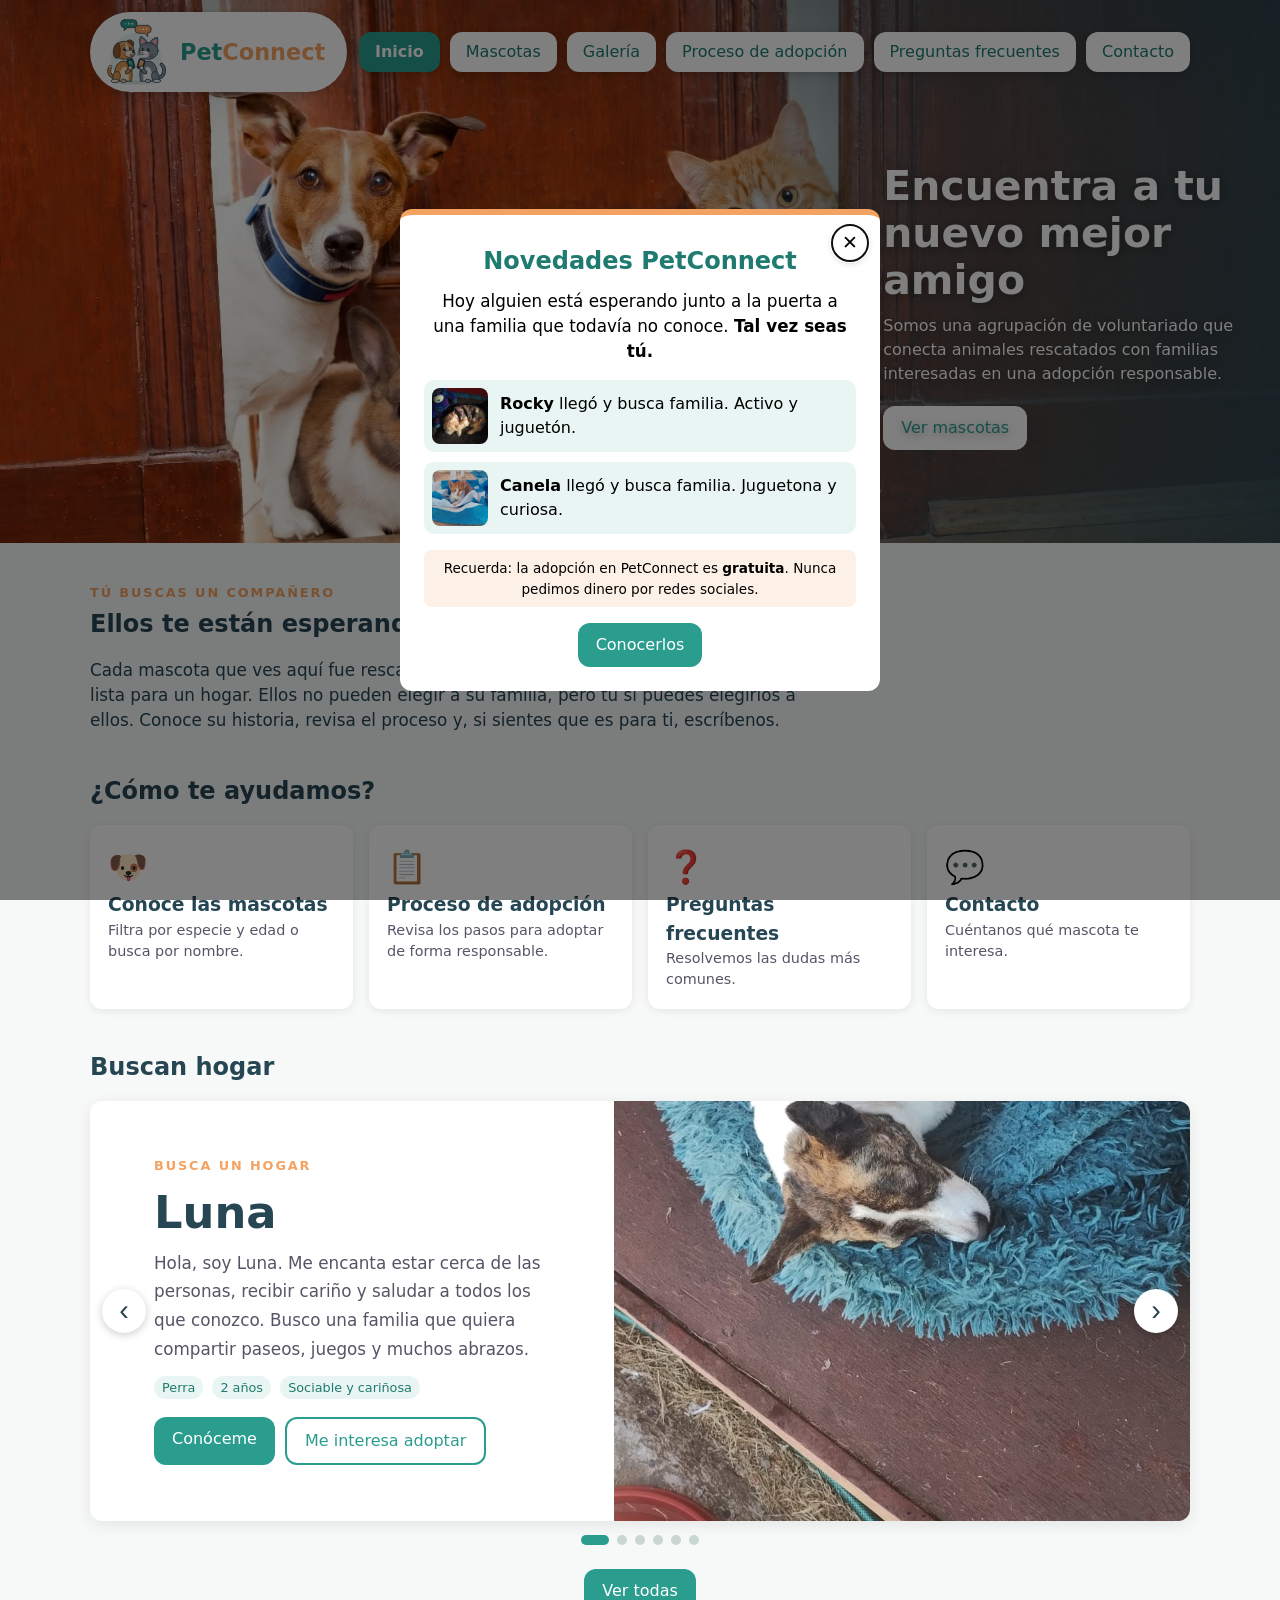
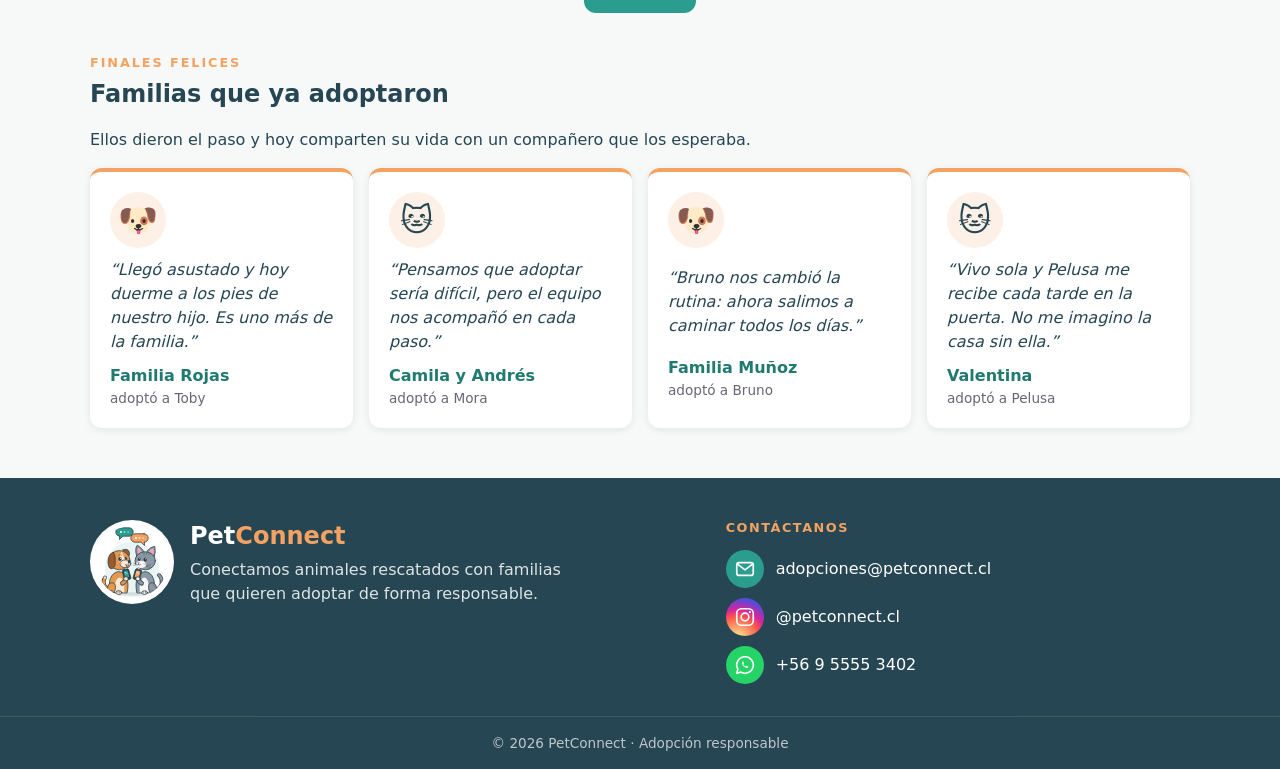
==== commit a46113cb: "14:05" ====
--- a/index.html
+++ b/index.html
@@ -4,13 +4,13 @@
   <meta charset="UTF-8">
   <meta name="viewport" content="width=device-width, initial-scale=1.0">
   <title>PetConnect | Adopción responsable</title>
-  <link rel="icon" href="public/img/logo.ico" sizes="any">
+  <link rel="icon" href="public/img/imagenes/logo.ico" sizes="any">
   <!-- El sitio está en public/html: esta página solo lleva hacia allá -->
   <meta http-equiv="refresh" content="0; url=public/html/index.html">
   <script>location.replace("public/html/index.html");</script>
 </head>
 <body style="font-family: system-ui, sans-serif; text-align: center; padding: 40px 16px;">
-  <img src="public/img/logo.svg" alt="" width="120">
+  <img src="public/img/imagenes/logo.svg" alt="" width="120">
   <p>Cargando PetConnect…</p>
   <p><a href="public/html/index.html">Entrar al sitio</a></p>
 </body>
